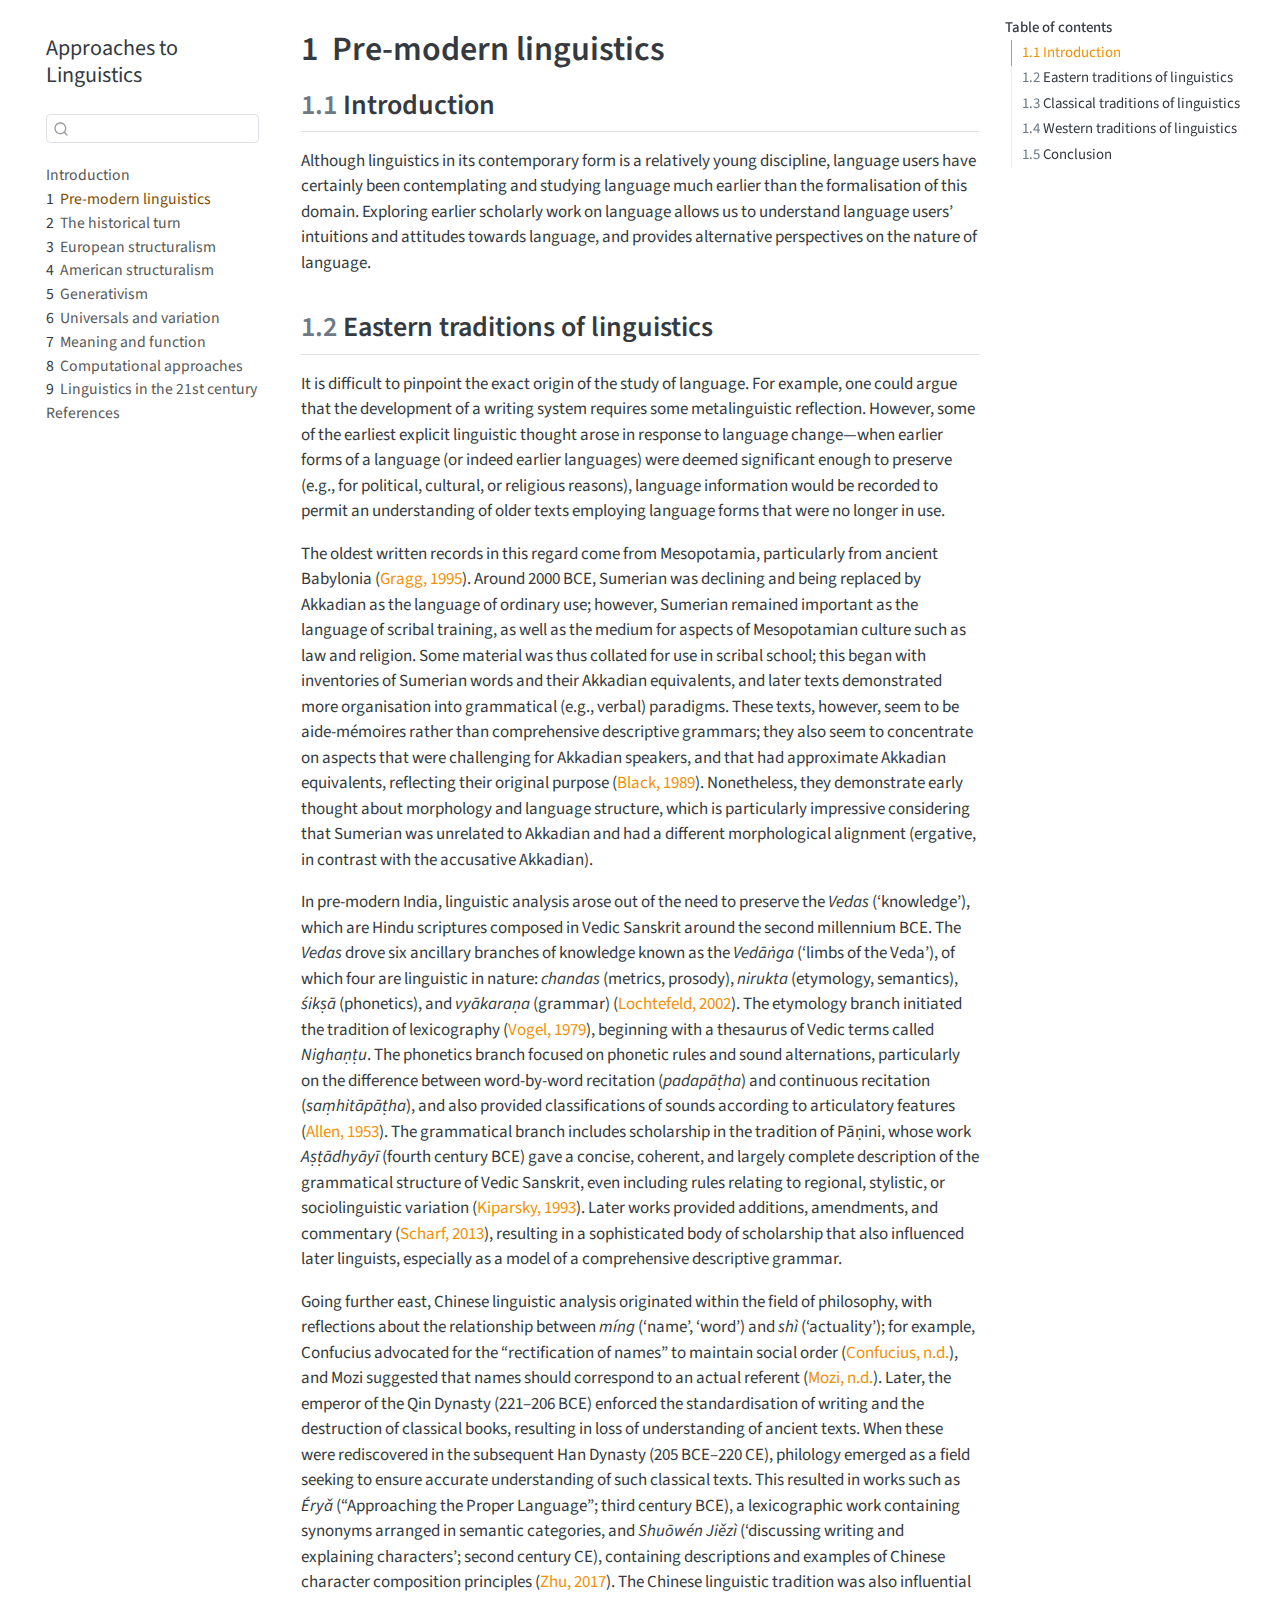
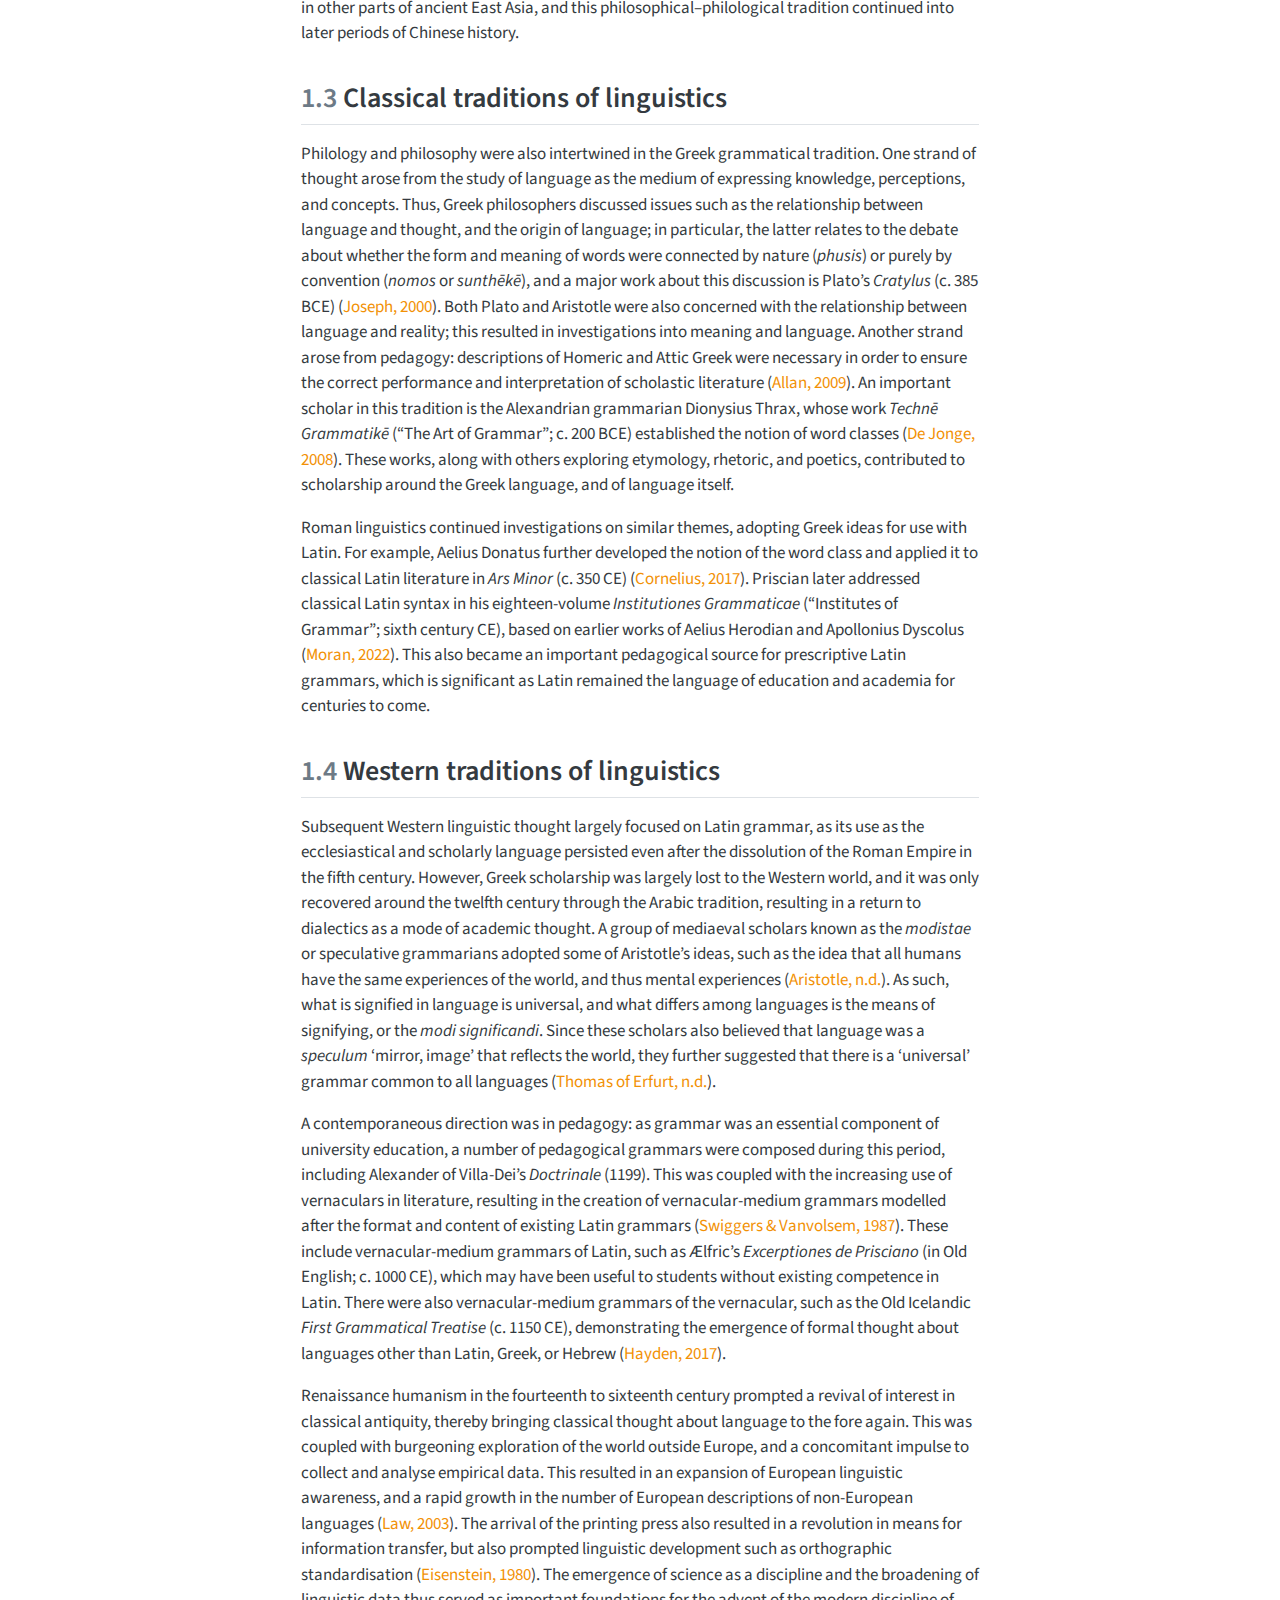
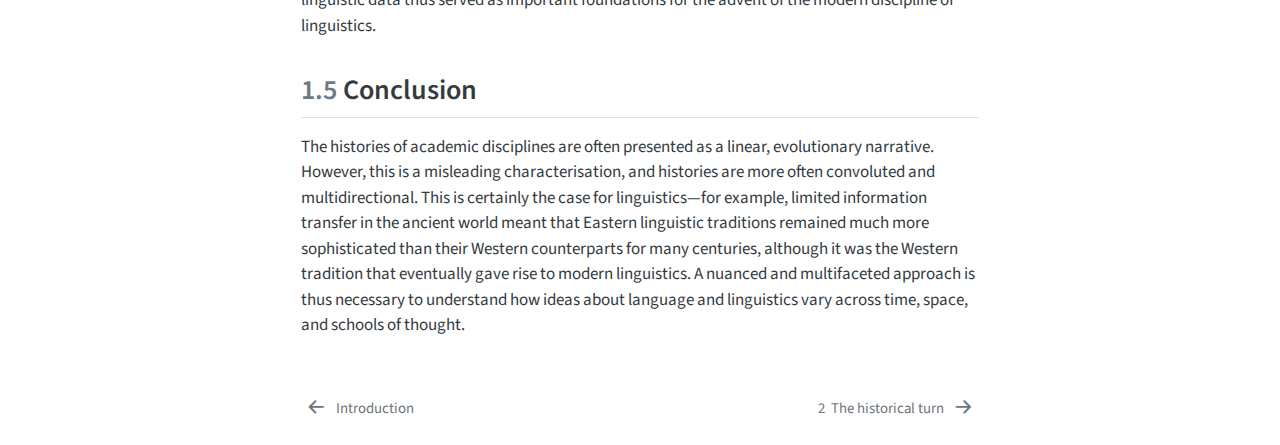
==== 01-premodern-linguistics.html @ 2ad42f95 "Built site for gh-pages" ====
<!DOCTYPE html>
<html xmlns="http://www.w3.org/1999/xhtml" lang="en" xml:lang="en"><head>

<meta charset="utf-8">
<meta name="generator" content="quarto-1.6.40">

<meta name="viewport" content="width=device-width, initial-scale=1.0, user-scalable=yes">


<title>1&nbsp; Pre-modern linguistics – Approaches to Linguistics</title>
<style>
code{white-space: pre-wrap;}
span.smallcaps{font-variant: small-caps;}
div.columns{display: flex; gap: min(4vw, 1.5em);}
div.column{flex: auto; overflow-x: auto;}
div.hanging-indent{margin-left: 1.5em; text-indent: -1.5em;}
ul.task-list{list-style: none;}
ul.task-list li input[type="checkbox"] {
  width: 0.8em;
  margin: 0 0.8em 0.2em -1em; /* quarto-specific, see https://github.com/quarto-dev/quarto-cli/issues/4556 */ 
  vertical-align: middle;
}
/* CSS for citations */
div.csl-bib-body { }
div.csl-entry {
  clear: both;
  margin-bottom: 0em;
}
.hanging-indent div.csl-entry {
  margin-left:2em;
  text-indent:-2em;
}
div.csl-left-margin {
  min-width:2em;
  float:left;
}
div.csl-right-inline {
  margin-left:2em;
  padding-left:1em;
}
div.csl-indent {
  margin-left: 2em;
}</style>


<script src="site_libs/quarto-nav/quarto-nav.js"></script>
<script src="site_libs/quarto-nav/headroom.min.js"></script>
<script src="site_libs/clipboard/clipboard.min.js"></script>
<script src="site_libs/quarto-search/autocomplete.umd.js"></script>
<script src="site_libs/quarto-search/fuse.min.js"></script>
<script src="site_libs/quarto-search/quarto-search.js"></script>
<meta name="quarto:offset" content="./">
<link href="./02-historical-turn.html" rel="next">
<link href="./index.html" rel="prev">
<script src="site_libs/quarto-html/quarto.js"></script>
<script src="site_libs/quarto-html/popper.min.js"></script>
<script src="site_libs/quarto-html/tippy.umd.min.js"></script>
<script src="site_libs/quarto-html/anchor.min.js"></script>
<link href="site_libs/quarto-html/tippy.css" rel="stylesheet">
<link href="site_libs/quarto-html/quarto-syntax-highlighting-549806ee2085284f45b00abea8c6df48.css" rel="stylesheet" id="quarto-text-highlighting-styles">
<script src="site_libs/bootstrap/bootstrap.min.js"></script>
<link href="site_libs/bootstrap/bootstrap-icons.css" rel="stylesheet">
<link href="site_libs/bootstrap/bootstrap-12ba733f3aefac2e6c33271723ac6401.min.css" rel="stylesheet" append-hash="true" id="quarto-bootstrap" data-mode="light">
<script id="quarto-search-options" type="application/json">{
  "location": "sidebar",
  "copy-button": false,
  "collapse-after": 3,
  "panel-placement": "start",
  "type": "textbox",
  "limit": 50,
  "keyboard-shortcut": [
    "f",
    "/",
    "s"
  ],
  "show-item-context": false,
  "language": {
    "search-no-results-text": "No results",
    "search-matching-documents-text": "matching documents",
    "search-copy-link-title": "Copy link to search",
    "search-hide-matches-text": "Hide additional matches",
    "search-more-match-text": "more match in this document",
    "search-more-matches-text": "more matches in this document",
    "search-clear-button-title": "Clear",
    "search-text-placeholder": "",
    "search-detached-cancel-button-title": "Cancel",
    "search-submit-button-title": "Submit",
    "search-label": "Search"
  }
}</script>


</head>

<body class="nav-sidebar floating">

<div id="quarto-search-results"></div>
  <header id="quarto-header" class="headroom fixed-top">
  <nav class="quarto-secondary-nav">
    <div class="container-fluid d-flex">
      <button type="button" class="quarto-btn-toggle btn" data-bs-toggle="collapse" role="button" data-bs-target=".quarto-sidebar-collapse-item" aria-controls="quarto-sidebar" aria-expanded="false" aria-label="Toggle sidebar navigation" onclick="if (window.quartoToggleHeadroom) { window.quartoToggleHeadroom(); }">
        <i class="bi bi-layout-text-sidebar-reverse"></i>
      </button>
        <nav class="quarto-page-breadcrumbs" aria-label="breadcrumb"><ol class="breadcrumb"><li class="breadcrumb-item"><a href="./01-premodern-linguistics.html"><span class="chapter-number">1</span>&nbsp; <span class="chapter-title">Pre-modern linguistics</span></a></li></ol></nav>
        <a class="flex-grow-1" role="navigation" data-bs-toggle="collapse" data-bs-target=".quarto-sidebar-collapse-item" aria-controls="quarto-sidebar" aria-expanded="false" aria-label="Toggle sidebar navigation" onclick="if (window.quartoToggleHeadroom) { window.quartoToggleHeadroom(); }">      
        </a>
      <button type="button" class="btn quarto-search-button" aria-label="Search" onclick="window.quartoOpenSearch();">
        <i class="bi bi-search"></i>
      </button>
    </div>
  </nav>
</header>
<!-- content -->
<div id="quarto-content" class="quarto-container page-columns page-rows-contents page-layout-article">
<!-- sidebar -->
  <nav id="quarto-sidebar" class="sidebar collapse collapse-horizontal quarto-sidebar-collapse-item sidebar-navigation floating overflow-auto">
    <div class="pt-lg-2 mt-2 text-left sidebar-header">
    <div class="sidebar-title mb-0 py-0">
      <a href="./">Approaches to Linguistics</a> 
    </div>
      </div>
        <div class="mt-2 flex-shrink-0 align-items-center">
        <div class="sidebar-search">
        <div id="quarto-search" class="" title="Search"></div>
        </div>
        </div>
    <div class="sidebar-menu-container"> 
    <ul class="list-unstyled mt-1">
        <li class="sidebar-item">
  <div class="sidebar-item-container"> 
  <a href="./index.html" class="sidebar-item-text sidebar-link">
 <span class="menu-text">Introduction</span></a>
  </div>
</li>
        <li class="sidebar-item">
  <div class="sidebar-item-container"> 
  <a href="./01-premodern-linguistics.html" class="sidebar-item-text sidebar-link active">
 <span class="menu-text"><span class="chapter-number">1</span>&nbsp; <span class="chapter-title">Pre-modern linguistics</span></span></a>
  </div>
</li>
        <li class="sidebar-item">
  <div class="sidebar-item-container"> 
  <a href="./02-historical-turn.html" class="sidebar-item-text sidebar-link">
 <span class="menu-text"><span class="chapter-number">2</span>&nbsp; <span class="chapter-title">The historical turn</span></span></a>
  </div>
</li>
        <li class="sidebar-item">
  <div class="sidebar-item-container"> 
  <a href="./03-european-structuralism.html" class="sidebar-item-text sidebar-link">
 <span class="menu-text"><span class="chapter-number">3</span>&nbsp; <span class="chapter-title">European structuralism</span></span></a>
  </div>
</li>
        <li class="sidebar-item">
  <div class="sidebar-item-container"> 
  <a href="./04-american-structuralism.html" class="sidebar-item-text sidebar-link">
 <span class="menu-text"><span class="chapter-number">4</span>&nbsp; <span class="chapter-title">American structuralism</span></span></a>
  </div>
</li>
        <li class="sidebar-item">
  <div class="sidebar-item-container"> 
  <a href="./05-generativism.html" class="sidebar-item-text sidebar-link">
 <span class="menu-text"><span class="chapter-number">5</span>&nbsp; <span class="chapter-title">Generativism</span></span></a>
  </div>
</li>
        <li class="sidebar-item">
  <div class="sidebar-item-container"> 
  <a href="./06-universals-variation.html" class="sidebar-item-text sidebar-link">
 <span class="menu-text"><span class="chapter-number">6</span>&nbsp; <span class="chapter-title">Universals and variation</span></span></a>
  </div>
</li>
        <li class="sidebar-item">
  <div class="sidebar-item-container"> 
  <a href="./07-meaning-function.html" class="sidebar-item-text sidebar-link">
 <span class="menu-text"><span class="chapter-number">7</span>&nbsp; <span class="chapter-title">Meaning and function</span></span></a>
  </div>
</li>
        <li class="sidebar-item">
  <div class="sidebar-item-container"> 
  <a href="./08-computational-approaches.html" class="sidebar-item-text sidebar-link">
 <span class="menu-text"><span class="chapter-number">8</span>&nbsp; <span class="chapter-title">Computational approaches</span></span></a>
  </div>
</li>
        <li class="sidebar-item">
  <div class="sidebar-item-container"> 
  <a href="./09-contemporary-linguistics.html" class="sidebar-item-text sidebar-link">
 <span class="menu-text"><span class="chapter-number">9</span>&nbsp; <span class="chapter-title">Linguistics in the 21st century</span></span></a>
  </div>
</li>
        <li class="sidebar-item">
  <div class="sidebar-item-container"> 
  <a href="./references.html" class="sidebar-item-text sidebar-link">
 <span class="menu-text">References</span></a>
  </div>
</li>
    </ul>
    </div>
</nav>
<div id="quarto-sidebar-glass" class="quarto-sidebar-collapse-item" data-bs-toggle="collapse" data-bs-target=".quarto-sidebar-collapse-item"></div>
<!-- margin-sidebar -->
    <div id="quarto-margin-sidebar" class="sidebar margin-sidebar">
        <nav id="TOC" role="doc-toc" class="toc-active">
    <h2 id="toc-title">Table of contents</h2>
   
  <ul>
  <li><a href="#introduction" id="toc-introduction" class="nav-link active" data-scroll-target="#introduction"><span class="header-section-number">1.1</span> Introduction</a></li>
  <li><a href="#eastern-traditions-of-linguistics" id="toc-eastern-traditions-of-linguistics" class="nav-link" data-scroll-target="#eastern-traditions-of-linguistics"><span class="header-section-number">1.2</span> Eastern traditions of linguistics</a></li>
  <li><a href="#classical-traditions-of-linguistics" id="toc-classical-traditions-of-linguistics" class="nav-link" data-scroll-target="#classical-traditions-of-linguistics"><span class="header-section-number">1.3</span> Classical traditions of linguistics</a></li>
  <li><a href="#western-traditions-of-linguistics" id="toc-western-traditions-of-linguistics" class="nav-link" data-scroll-target="#western-traditions-of-linguistics"><span class="header-section-number">1.4</span> Western traditions of linguistics</a></li>
  <li><a href="#conclusion" id="toc-conclusion" class="nav-link" data-scroll-target="#conclusion"><span class="header-section-number">1.5</span> Conclusion</a></li>
  </ul>
</nav>
    </div>
<!-- main -->
<main class="content" id="quarto-document-content">

<header id="title-block-header" class="quarto-title-block default">
<div class="quarto-title">
<h1 class="title"><span class="chapter-number">1</span>&nbsp; <span class="chapter-title">Pre-modern linguistics</span></h1>
</div>



<div class="quarto-title-meta">

    
  
    
  </div>
  


</header>


<section id="introduction" class="level2" data-number="1.1">
<h2 data-number="1.1" class="anchored" data-anchor-id="introduction"><span class="header-section-number">1.1</span> Introduction</h2>
<p>Although linguistics in its contemporary form is a relatively young discipline, language users have certainly been contemplating and studying language much earlier than the formalisation of this domain. Exploring earlier scholarly work on language allows us to understand language users’ intuitions and attitudes towards language, and provides alternative perspectives on the nature of language.</p>
</section>
<section id="eastern-traditions-of-linguistics" class="level2" data-number="1.2">
<h2 data-number="1.2" class="anchored" data-anchor-id="eastern-traditions-of-linguistics"><span class="header-section-number">1.2</span> Eastern traditions of linguistics</h2>
<p>It is difficult to pinpoint the exact origin of the study of language. For example, one could argue that the development of a writing system requires some metalinguistic reflection. However, some of the earliest explicit linguistic thought arose in response to language change—when earlier forms of a language (or indeed earlier languages) were deemed significant enough to preserve (e.g., for political, cultural, or religious reasons), language information would be recorded to permit an understanding of older texts employing language forms that were no longer in use.</p>
<p>The oldest written records in this regard come from Mesopotamia, particularly from ancient Babylonia <span class="citation" data-cites="graggBabylonianGrammaticalTexts1995">(<a href="references.html#ref-graggBabylonianGrammaticalTexts1995" role="doc-biblioref">Gragg, 1995</a>)</span>. Around 2000 BCE, Sumerian was declining and being replaced by Akkadian as the language of ordinary use; however, Sumerian remained important as the language of scribal training, as well as the medium for aspects of Mesopotamian culture such as law and religion. Some material was thus collated for use in scribal school; this began with inventories of Sumerian words and their Akkadian equivalents, and later texts demonstrated more organisation into grammatical (e.g., verbal) paradigms. These texts, however, seem to be aide-mémoires rather than comprehensive descriptive grammars; they also seem to concentrate on aspects that were challenging for Akkadian speakers, and that had approximate Akkadian equivalents, reflecting their original purpose <span class="citation" data-cites="blackBabylonianGrammaticalTradition1989">(<a href="references.html#ref-blackBabylonianGrammaticalTradition1989" role="doc-biblioref">Black, 1989</a>)</span>. Nonetheless, they demonstrate early thought about morphology and language structure, which is particularly impressive considering that Sumerian was unrelated to Akkadian and had a different morphological alignment (ergative, in contrast with the accusative Akkadian).</p>
<p>In pre-modern India, linguistic analysis arose out of the need to preserve the <em>Vedas</em> (‘knowledge’), which are Hindu scriptures composed in Vedic Sanskrit around the second millennium BCE. The <em>Vedas</em> drove six ancillary branches of knowledge known as the <em>Vedāṅga</em> (‘limbs of the Veda’), of which four are linguistic in nature: <em>chandas</em> (metrics, prosody), <em>nirukta</em> (etymology, semantics), <em>śikṣā</em> (phonetics), and <em>vyākaraṇa</em> (grammar) <span class="citation" data-cites="lochtefeldVedanga2002">(<a href="references.html#ref-lochtefeldVedanga2002" role="doc-biblioref">Lochtefeld, 2002</a>)</span>. The etymology branch initiated the tradition of lexicography <span class="citation" data-cites="vogelIndianLexicography1979">(<a href="references.html#ref-vogelIndianLexicography1979" role="doc-biblioref">Vogel, 1979</a>)</span>, beginning with a thesaurus of Vedic terms called <em>Nighaṇṭu</em>. The phonetics branch focused on phonetic rules and sound alternations, particularly on the difference between word-by-word recitation (<em>padapāṭha</em>) and continuous recitation (<em>saṃhitāpāṭha</em>), and also provided classifications of sounds according to articulatory features <span class="citation" data-cites="allenPhoneticsAncientIndia1953">(<a href="references.html#ref-allenPhoneticsAncientIndia1953" role="doc-biblioref">Allen, 1953</a>)</span>. The grammatical branch includes scholarship in the tradition of Pāṇini, whose work <em>Aṣṭādhyāyī</em> (fourth century BCE) gave a concise, coherent, and largely complete description of the grammatical structure of Vedic Sanskrit, even including rules relating to regional, stylistic, or sociolinguistic variation <span class="citation" data-cites="kiparskyPaninianLinguistics1993">(<a href="references.html#ref-kiparskyPaninianLinguistics1993" role="doc-biblioref">Kiparsky, 1993</a>)</span>. Later works provided additions, amendments, and commentary <span class="citation" data-cites="scharfLinguisticsIndia2013">(<a href="references.html#ref-scharfLinguisticsIndia2013" role="doc-biblioref">Scharf, 2013</a>)</span>, resulting in a sophisticated body of scholarship that also influenced later linguists, especially as a model of a comprehensive descriptive grammar.</p>
<p>Going further east, Chinese linguistic analysis originated within the field of philosophy, with reflections about the relationship between <em>míng</em> (‘name’, ‘word’) and <em>shì</em> (‘actuality’); for example, Confucius advocated for the “rectification of names” to maintain social order <span class="citation" data-cites="confuciusAnalects">(<a href="references.html#ref-confuciusAnalects" role="doc-biblioref">Confucius, n.d.</a>)</span>, and Mozi suggested that names should correspond to an actual referent <span class="citation" data-cites="moziMoJing">(<a href="references.html#ref-moziMoJing" role="doc-biblioref">Mozi, n.d.</a>)</span>. Later, the emperor of the Qin Dynasty (221–206 BCE) enforced the standardisation of writing and the destruction of classical books, resulting in loss of understanding of ancient texts. When these were rediscovered in the subsequent Han Dynasty (205 BCE–220 CE), philology emerged as a field seeking to ensure accurate understanding of such classical texts. This resulted in works such as <em>Éryǎ</em> (“Approaching the Proper Language”; third century BCE), a lexicographic work containing synonyms arranged in semantic categories, and <em>Shuōwén Jiězì</em> (‘discussing writing and explaining characters’; second century CE), containing descriptions and examples of Chinese character composition principles <span class="citation" data-cites="zhuLanguageLinguisticsPremodern2017">(<a href="references.html#ref-zhuLanguageLinguisticsPremodern2017" role="doc-biblioref">Zhu, 2017</a>)</span>. The Chinese linguistic tradition was also influential in other parts of ancient East Asia, and this philosophical–philological tradition continued into later periods of Chinese history.</p>
</section>
<section id="classical-traditions-of-linguistics" class="level2" data-number="1.3">
<h2 data-number="1.3" class="anchored" data-anchor-id="classical-traditions-of-linguistics"><span class="header-section-number">1.3</span> Classical traditions of linguistics</h2>
<p>Philology and philosophy were also intertwined in the Greek grammatical tradition. One strand of thought arose from the study of language as the medium of expressing knowledge, perceptions, and concepts. Thus, Greek philosophers discussed issues such as the relationship between language and thought, and the origin of language; in particular, the latter relates to the debate about whether the form and meaning of words were connected by nature (<em>phusis</em>) or purely by convention (<em>nomos</em> or <em>sunthēkē</em>), and a major work about this discussion is Plato’s <em>Cratylus</em> (c.&nbsp;385 BCE) <span class="citation" data-cites="josephLimitingArbitraryLinguistic2000">(<a href="references.html#ref-josephLimitingArbitraryLinguistic2000" role="doc-biblioref">Joseph, 2000</a>)</span>. Both Plato and Aristotle were also concerned with the relationship between language and reality; this resulted in investigations into meaning and language. Another strand arose from pedagogy: descriptions of Homeric and Attic Greek were necessary in order to ensure the correct performance and interpretation of scholastic literature <span class="citation" data-cites="allanWesternClassicalTradition2009">(<a href="references.html#ref-allanWesternClassicalTradition2009" role="doc-biblioref">Allan, 2009</a>)</span>. An important scholar in this tradition is the Alexandrian grammarian Dionysius Thrax, whose work <em>Technē Grammatikē</em> (“The Art of Grammar”; c.&nbsp;200 BCE) established the notion of word classes <span class="citation" data-cites="dejongeGrammarRhetoricDionysius2008">(<a href="references.html#ref-dejongeGrammarRhetoricDionysius2008" role="doc-biblioref">De Jonge, 2008</a>)</span>. These works, along with others exploring etymology, rhetoric, and poetics, contributed to scholarship around the Greek language, and of language itself.</p>
<p>Roman linguistics continued investigations on similar themes, adopting Greek ideas for use with Latin. For example, Aelius Donatus further developed the notion of the word class and applied it to classical Latin literature in <em>Ars Minor</em> (c.&nbsp;350 CE) <span class="citation" data-cites="corneliusGrammarsRhetorics2017">(<a href="references.html#ref-corneliusGrammarsRhetorics2017" role="doc-biblioref">Cornelius, 2017</a>)</span>. Priscian later addressed classical Latin syntax in his eighteen-volume <em>Institutiones Grammaticae</em> (“Institutes of Grammar”; sixth century CE), based on earlier works of Aelius Herodian and Apollonius Dyscolus <span class="citation" data-cites="moranLatinGrammarCrossing2022">(<a href="references.html#ref-moranLatinGrammarCrossing2022" role="doc-biblioref">Moran, 2022</a>)</span>. This also became an important pedagogical source for prescriptive Latin grammars, which is significant as Latin remained the language of education and academia for centuries to come.</p>
</section>
<section id="western-traditions-of-linguistics" class="level2" data-number="1.4">
<h2 data-number="1.4" class="anchored" data-anchor-id="western-traditions-of-linguistics"><span class="header-section-number">1.4</span> Western traditions of linguistics</h2>
<p>Subsequent Western linguistic thought largely focused on Latin grammar, as its use as the ecclesiastical and scholarly language persisted even after the dissolution of the Roman Empire in the fifth century. However, Greek scholarship was largely lost to the Western world, and it was only recovered around the twelfth century through the Arabic tradition, resulting in a return to dialectics as a mode of academic thought. A group of mediaeval scholars known as the <em>modistae</em> or speculative grammarians adopted some of Aristotle’s ideas, such as the idea that all humans have the same experiences of the world, and thus mental experiences <span class="citation" data-cites="aristotleInterpretatione">(<a href="references.html#ref-aristotleInterpretatione" role="doc-biblioref">Aristotle, n.d.</a>)</span>. As such, what is signified in language is universal, and what differs among languages is the means of signifying, or the <em>modi significandi</em>. Since these scholars also believed that language was a <em>speculum</em> ‘mirror, image’ that reflects the world, they further suggested that there is a ‘universal’ grammar common to all languages <span class="citation" data-cites="thomasoferfurtModisSignificandiSeu">(<a href="references.html#ref-thomasoferfurtModisSignificandiSeu" role="doc-biblioref">Thomas of Erfurt, n.d.</a>)</span>.</p>
<p>A contemporaneous direction was in pedagogy: as grammar was an essential component of university education, a number of pedagogical grammars were composed during this period, including Alexander of Villa-Dei’s <em>Doctrinale</em> (1199). This was coupled with the increasing use of vernaculars in literature, resulting in the creation of vernacular-medium grammars modelled after the format and content of existing Latin grammars <span class="citation" data-cites="swiggersPremieresGrammairesVernaculaires1987">(<a href="references.html#ref-swiggersPremieresGrammairesVernaculaires1987" role="doc-biblioref">Swiggers &amp; Vanvolsem, 1987</a>)</span>. These include vernacular-medium grammars of Latin, such as Ælfric’s <em>Excerptiones de Prisciano</em> (in Old English; c.&nbsp;1000 CE), which may have been useful to students without existing competence in Latin. There were also vernacular-medium grammars of the vernacular, such as the Old Icelandic <em>First Grammatical Treatise</em> (c.&nbsp;1150 CE), demonstrating the emergence of formal thought about languages other than Latin, Greek, or Hebrew <span class="citation" data-cites="haydenLanguageLinguisticsMedieval2017">(<a href="references.html#ref-haydenLanguageLinguisticsMedieval2017" role="doc-biblioref">Hayden, 2017</a>)</span>.</p>
<p>Renaissance humanism in the fourteenth to sixteenth century prompted a revival of interest in classical antiquity, thereby bringing classical thought about language to the fore again. This was coupled with burgeoning exploration of the world outside Europe, and a concomitant impulse to collect and analyse empirical data. This resulted in an expansion of European linguistic awareness, and a rapid growth in the number of European descriptions of non-European languages <span class="citation" data-cites="lawRenaissanceDiscoveryOuter2003">(<a href="references.html#ref-lawRenaissanceDiscoveryOuter2003" role="doc-biblioref">Law, 2003</a>)</span>. The arrival of the printing press also resulted in a revolution in means for information transfer, but also prompted linguistic development such as orthographic standardisation <span class="citation" data-cites="eisensteinPrintingPressAgent1980">(<a href="references.html#ref-eisensteinPrintingPressAgent1980" role="doc-biblioref">Eisenstein, 1980</a>)</span>. The emergence of science as a discipline and the broadening of linguistic data thus served as important foundations for the advent of the modern discipline of linguistics.</p>
</section>
<section id="conclusion" class="level2" data-number="1.5">
<h2 data-number="1.5" class="anchored" data-anchor-id="conclusion"><span class="header-section-number">1.5</span> Conclusion</h2>
<p>The histories of academic disciplines are often presented as a linear, evolutionary narrative. However, this is a misleading characterisation, and histories are more often convoluted and multidirectional. This is certainly the case for linguistics—for example, limited information transfer in the ancient world meant that Eastern linguistic traditions remained much more sophisticated than their Western counterparts for many centuries, although it was the Western tradition that eventually gave rise to modern linguistics. A nuanced and multifaceted approach is thus necessary to understand how ideas about language and linguistics vary across time, space, and schools of thought.</p>


<div id="refs" class="references csl-bib-body hanging-indent" data-entry-spacing="0" data-line-spacing="2" role="list" style="display: none">
<div id="ref-allanWesternClassicalTradition2009" class="csl-entry" role="listitem">
Allan, K. (2009). <em>The western classical tradition in linguistics</em> (2nd ed.). Equinox.
</div>
<div id="ref-allenPhoneticsAncientIndia1953" class="csl-entry" role="listitem">
Allen, W. S. (1953). <em>Phonetics in ancient india</em>. Oxford University Press.
</div>
<div id="ref-aristotleInterpretatione" class="csl-entry" role="listitem">
Aristotle. (n.d.). <em>De interpretatione</em>.
</div>
<div id="ref-blackBabylonianGrammaticalTradition1989" class="csl-entry" role="listitem">
Black, J. A. (1989). The <span>Babylonian</span> grammatical tradition: <span>The</span> first grammars of <span>Sumerian</span>. <em>Transactions of the Philological Society</em>, <em>87</em>(1), 75–99.
</div>
<div id="ref-confuciusAnalects" class="csl-entry" role="listitem">
Confucius. (n.d.). <em>The analects</em>.
</div>
<div id="ref-corneliusGrammarsRhetorics2017" class="csl-entry" role="listitem">
Cornelius, I. (2017). Grammars and <span>Rhetorics</span>. In <em>The <span>Encyclopedia</span> of <span>Medieval Literature</span> in <span>Britain</span></em> (pp. 1–13). John Wiley &amp; Sons, Ltd. <a href="https://doi.org/10.1002/9781118396957.wbemlb492">https://doi.org/10.1002/9781118396957.wbemlb492</a>
</div>
<div id="ref-dejongeGrammarRhetoricDionysius2008" class="csl-entry" role="listitem">
De Jonge, C. C. (2008). <em>Between grammar and rhetoric: <span>Dionysius</span> of halicarnassus on language, linguistics, and literature</em>. Brill.
</div>
<div id="ref-eisensteinPrintingPressAgent1980" class="csl-entry" role="listitem">
Eisenstein, E. L. (1980). <em>The printing press as an agent of change</em>. Cambridge University Press.
</div>
<div id="ref-graggBabylonianGrammaticalTexts1995" class="csl-entry" role="listitem">
Gragg, G. B. (1995). Babylonian grammatical texts. In E. F. K. Koerner &amp; R. E. Asher (Eds.), <em>Concise history of the language sciences: <span>From</span> the sumerians to the cognitivists</em> (pp. 19–21). Pergamon.
</div>
<div id="ref-haydenLanguageLinguisticsMedieval2017" class="csl-entry" role="listitem">
Hayden, D. (2017). Language and linguistics in medieval europe. In <em>Oxford reference encyclopedia, linguistics</em>. Oxford University Press.
</div>
<div id="ref-josephLimitingArbitraryLinguistic2000" class="csl-entry" role="listitem">
Joseph, J. E. (2000). <em>Limiting the arbitrary: <span>Linguistic</span> naturalism and its opposites in plato’s cratylus and modern theories of language</em>. John Benjamins.
</div>
<div id="ref-kiparskyPaninianLinguistics1993" class="csl-entry" role="listitem">
Kiparsky, P. (1993). Pāṇinian linguistics. In R. Asher (Ed.), <em>The encyclopedia of language and linguistics</em> (pp. 2918–2923). Elsevier.
</div>
<div id="ref-lawRenaissanceDiscoveryOuter2003" class="csl-entry" role="listitem">
Law, V. (2003). The <span>Renaissance</span>: <span>Discovery</span> of the outer world. In <em>The history of linguistics in <span>Europe</span>: <span>From Plato</span> to 1600</em>. Cambridge University Press.
</div>
<div id="ref-lochtefeldVedanga2002" class="csl-entry" role="listitem">
Lochtefeld, J. G. (2002). Vedanga. In <em>The illustrated encyclopedia of hinduism, vol. 1: A-m</em> (pp. 744–745). Rosen Publishing.
</div>
<div id="ref-moranLatinGrammarCrossing2022" class="csl-entry" role="listitem">
Moran, P. (2022). Latin <span>Grammar Crossing Multilingual Zones</span>: <span>St Gall</span>, <span>Stiftsbibliothek</span>, 904. In M. Clarke &amp; M. N. Mhaonaigh (Eds.), <em>Medieval <span>Multilingual Manuscripts</span>: <span>Case Studies</span> from <span>Ireland</span> to <span>Japan</span></em> (pp. 35–54). De Gruyter. <a href="https://doi.org/10.1515/9783110776492-003">https://doi.org/10.1515/9783110776492-003</a>
</div>
<div id="ref-moziMoJing" class="csl-entry" role="listitem">
Mozi. (n.d.). <em>Mo jing</em>.
</div>
<div id="ref-scharfLinguisticsIndia2013" class="csl-entry" role="listitem">
Scharf, P. M. (2013). Linguistics in india. In K. Allan (Ed.), <em>The oxford handbook of the history of linguistics</em> (pp. 228–257). Oxford University Press.
</div>
<div id="ref-swiggersPremieresGrammairesVernaculaires1987" class="csl-entry" role="listitem">
Swiggers, P., &amp; Vanvolsem, S. (1987). Les premières grammaires vernaculaires de l’italien, de l’espagnol et du portugais. <em>Histoire Épistémologie Langage</em>, <em>9</em>(1), 157–181.
</div>
<div id="ref-thomasoferfurtModisSignificandiSeu" class="csl-entry" role="listitem">
Thomas of Erfurt. (n.d.). <em>De modis significandi seu grammatica speculative</em>.
</div>
<div id="ref-vogelIndianLexicography1979" class="csl-entry" role="listitem">
Vogel, C. (1979). Indian lexicography. In <em>A history of indian literature</em> (Vol. 5, pp. 304–401). Otto Harrassowitz.
</div>
<div id="ref-zhuLanguageLinguisticsPremodern2017" class="csl-entry" role="listitem">
Zhu, L. (2017). Language and linguistics in pre-modern china and east asia. In <em>Oxford research encyclopedia, linguistics</em>. Oxford University Press.
</div>
</div>
</section>

</main> <!-- /main -->
<script id="quarto-html-after-body" type="application/javascript">
window.document.addEventListener("DOMContentLoaded", function (event) {
  const toggleBodyColorMode = (bsSheetEl) => {
    const mode = bsSheetEl.getAttribute("data-mode");
    const bodyEl = window.document.querySelector("body");
    if (mode === "dark") {
      bodyEl.classList.add("quarto-dark");
      bodyEl.classList.remove("quarto-light");
    } else {
      bodyEl.classList.add("quarto-light");
      bodyEl.classList.remove("quarto-dark");
    }
  }
  const toggleBodyColorPrimary = () => {
    const bsSheetEl = window.document.querySelector("link#quarto-bootstrap");
    if (bsSheetEl) {
      toggleBodyColorMode(bsSheetEl);
    }
  }
  toggleBodyColorPrimary();  
  const icon = "";
  const anchorJS = new window.AnchorJS();
  anchorJS.options = {
    placement: 'right',
    icon: icon
  };
  anchorJS.add('.anchored');
  const isCodeAnnotation = (el) => {
    for (const clz of el.classList) {
      if (clz.startsWith('code-annotation-')) {                     
        return true;
      }
    }
    return false;
  }
  const onCopySuccess = function(e) {
    // button target
    const button = e.trigger;
    // don't keep focus
    button.blur();
    // flash "checked"
    button.classList.add('code-copy-button-checked');
    var currentTitle = button.getAttribute("title");
    button.setAttribute("title", "Copied!");
    let tooltip;
    if (window.bootstrap) {
      button.setAttribute("data-bs-toggle", "tooltip");
      button.setAttribute("data-bs-placement", "left");
      button.setAttribute("data-bs-title", "Copied!");
      tooltip = new bootstrap.Tooltip(button, 
        { trigger: "manual", 
          customClass: "code-copy-button-tooltip",
          offset: [0, -8]});
      tooltip.show();    
    }
    setTimeout(function() {
      if (tooltip) {
        tooltip.hide();
        button.removeAttribute("data-bs-title");
        button.removeAttribute("data-bs-toggle");
        button.removeAttribute("data-bs-placement");
      }
      button.setAttribute("title", currentTitle);
      button.classList.remove('code-copy-button-checked');
    }, 1000);
    // clear code selection
    e.clearSelection();
  }
  const getTextToCopy = function(trigger) {
      const codeEl = trigger.previousElementSibling.cloneNode(true);
      for (const childEl of codeEl.children) {
        if (isCodeAnnotation(childEl)) {
          childEl.remove();
        }
      }
      return codeEl.innerText;
  }
  const clipboard = new window.ClipboardJS('.code-copy-button:not([data-in-quarto-modal])', {
    text: getTextToCopy
  });
  clipboard.on('success', onCopySuccess);
  if (window.document.getElementById('quarto-embedded-source-code-modal')) {
    const clipboardModal = new window.ClipboardJS('.code-copy-button[data-in-quarto-modal]', {
      text: getTextToCopy,
      container: window.document.getElementById('quarto-embedded-source-code-modal')
    });
    clipboardModal.on('success', onCopySuccess);
  }
    var localhostRegex = new RegExp(/^(?:http|https):\/\/localhost\:?[0-9]*\//);
    var mailtoRegex = new RegExp(/^mailto:/);
      var filterRegex = new RegExp('/' + window.location.host + '/');
    var isInternal = (href) => {
        return filterRegex.test(href) || localhostRegex.test(href) || mailtoRegex.test(href);
    }
    // Inspect non-navigation links and adorn them if external
 	var links = window.document.querySelectorAll('a[href]:not(.nav-link):not(.navbar-brand):not(.toc-action):not(.sidebar-link):not(.sidebar-item-toggle):not(.pagination-link):not(.no-external):not([aria-hidden]):not(.dropdown-item):not(.quarto-navigation-tool):not(.about-link)');
    for (var i=0; i<links.length; i++) {
      const link = links[i];
      if (!isInternal(link.href)) {
        // undo the damage that might have been done by quarto-nav.js in the case of
        // links that we want to consider external
        if (link.dataset.originalHref !== undefined) {
          link.href = link.dataset.originalHref;
        }
      }
    }
  function tippyHover(el, contentFn, onTriggerFn, onUntriggerFn) {
    const config = {
      allowHTML: true,
      maxWidth: 500,
      delay: 100,
      arrow: false,
      appendTo: function(el) {
          return el.parentElement;
      },
      interactive: true,
      interactiveBorder: 10,
      theme: 'quarto',
      placement: 'bottom-start',
    };
    if (contentFn) {
      config.content = contentFn;
    }
    if (onTriggerFn) {
      config.onTrigger = onTriggerFn;
    }
    if (onUntriggerFn) {
      config.onUntrigger = onUntriggerFn;
    }
    window.tippy(el, config); 
  }
  const noterefs = window.document.querySelectorAll('a[role="doc-noteref"]');
  for (var i=0; i<noterefs.length; i++) {
    const ref = noterefs[i];
    tippyHover(ref, function() {
      // use id or data attribute instead here
      let href = ref.getAttribute('data-footnote-href') || ref.getAttribute('href');
      try { href = new URL(href).hash; } catch {}
      const id = href.replace(/^#\/?/, "");
      const note = window.document.getElementById(id);
      if (note) {
        return note.innerHTML;
      } else {
        return "";
      }
    });
  }
  const xrefs = window.document.querySelectorAll('a.quarto-xref');
  const processXRef = (id, note) => {
    // Strip column container classes
    const stripColumnClz = (el) => {
      el.classList.remove("page-full", "page-columns");
      if (el.children) {
        for (const child of el.children) {
          stripColumnClz(child);
        }
      }
    }
    stripColumnClz(note)
    if (id === null || id.startsWith('sec-')) {
      // Special case sections, only their first couple elements
      const container = document.createElement("div");
      if (note.children && note.children.length > 2) {
        container.appendChild(note.children[0].cloneNode(true));
        for (let i = 1; i < note.children.length; i++) {
          const child = note.children[i];
          if (child.tagName === "P" && child.innerText === "") {
            continue;
          } else {
            container.appendChild(child.cloneNode(true));
            break;
          }
        }
        if (window.Quarto?.typesetMath) {
          window.Quarto.typesetMath(container);
        }
        return container.innerHTML
      } else {
        if (window.Quarto?.typesetMath) {
          window.Quarto.typesetMath(note);
        }
        return note.innerHTML;
      }
    } else {
      // Remove any anchor links if they are present
      const anchorLink = note.querySelector('a.anchorjs-link');
      if (anchorLink) {
        anchorLink.remove();
      }
      if (window.Quarto?.typesetMath) {
        window.Quarto.typesetMath(note);
      }
      if (note.classList.contains("callout")) {
        return note.outerHTML;
      } else {
        return note.innerHTML;
      }
    }
  }
  for (var i=0; i<xrefs.length; i++) {
    const xref = xrefs[i];
    tippyHover(xref, undefined, function(instance) {
      instance.disable();
      let url = xref.getAttribute('href');
      let hash = undefined; 
      if (url.startsWith('#')) {
        hash = url;
      } else {
        try { hash = new URL(url).hash; } catch {}
      }
      if (hash) {
        const id = hash.replace(/^#\/?/, "");
        const note = window.document.getElementById(id);
        if (note !== null) {
          try {
            const html = processXRef(id, note.cloneNode(true));
            instance.setContent(html);
          } finally {
            instance.enable();
            instance.show();
          }
        } else {
          // See if we can fetch this
          fetch(url.split('#')[0])
          .then(res => res.text())
          .then(html => {
            const parser = new DOMParser();
            const htmlDoc = parser.parseFromString(html, "text/html");
            const note = htmlDoc.getElementById(id);
            if (note !== null) {
              const html = processXRef(id, note);
              instance.setContent(html);
            } 
          }).finally(() => {
            instance.enable();
            instance.show();
          });
        }
      } else {
        // See if we can fetch a full url (with no hash to target)
        // This is a special case and we should probably do some content thinning / targeting
        fetch(url)
        .then(res => res.text())
        .then(html => {
          const parser = new DOMParser();
          const htmlDoc = parser.parseFromString(html, "text/html");
          const note = htmlDoc.querySelector('main.content');
          if (note !== null) {
            // This should only happen for chapter cross references
            // (since there is no id in the URL)
            // remove the first header
            if (note.children.length > 0 && note.children[0].tagName === "HEADER") {
              note.children[0].remove();
            }
            const html = processXRef(null, note);
            instance.setContent(html);
          } 
        }).finally(() => {
          instance.enable();
          instance.show();
        });
      }
    }, function(instance) {
    });
  }
      let selectedAnnoteEl;
      const selectorForAnnotation = ( cell, annotation) => {
        let cellAttr = 'data-code-cell="' + cell + '"';
        let lineAttr = 'data-code-annotation="' +  annotation + '"';
        const selector = 'span[' + cellAttr + '][' + lineAttr + ']';
        return selector;
      }
      const selectCodeLines = (annoteEl) => {
        const doc = window.document;
        const targetCell = annoteEl.getAttribute("data-target-cell");
        const targetAnnotation = annoteEl.getAttribute("data-target-annotation");
        const annoteSpan = window.document.querySelector(selectorForAnnotation(targetCell, targetAnnotation));
        const lines = annoteSpan.getAttribute("data-code-lines").split(",");
        const lineIds = lines.map((line) => {
          return targetCell + "-" + line;
        })
        let top = null;
        let height = null;
        let parent = null;
        if (lineIds.length > 0) {
            //compute the position of the single el (top and bottom and make a div)
            const el = window.document.getElementById(lineIds[0]);
            top = el.offsetTop;
            height = el.offsetHeight;
            parent = el.parentElement.parentElement;
          if (lineIds.length > 1) {
            const lastEl = window.document.getElementById(lineIds[lineIds.length - 1]);
            const bottom = lastEl.offsetTop + lastEl.offsetHeight;
            height = bottom - top;
          }
          if (top !== null && height !== null && parent !== null) {
            // cook up a div (if necessary) and position it 
            let div = window.document.getElementById("code-annotation-line-highlight");
            if (div === null) {
              div = window.document.createElement("div");
              div.setAttribute("id", "code-annotation-line-highlight");
              div.style.position = 'absolute';
              parent.appendChild(div);
            }
            div.style.top = top - 2 + "px";
            div.style.height = height + 4 + "px";
            div.style.left = 0;
            let gutterDiv = window.document.getElementById("code-annotation-line-highlight-gutter");
            if (gutterDiv === null) {
              gutterDiv = window.document.createElement("div");
              gutterDiv.setAttribute("id", "code-annotation-line-highlight-gutter");
              gutterDiv.style.position = 'absolute';
              const codeCell = window.document.getElementById(targetCell);
              const gutter = codeCell.querySelector('.code-annotation-gutter');
              gutter.appendChild(gutterDiv);
            }
            gutterDiv.style.top = top - 2 + "px";
            gutterDiv.style.height = height + 4 + "px";
          }
          selectedAnnoteEl = annoteEl;
        }
      };
      const unselectCodeLines = () => {
        const elementsIds = ["code-annotation-line-highlight", "code-annotation-line-highlight-gutter"];
        elementsIds.forEach((elId) => {
          const div = window.document.getElementById(elId);
          if (div) {
            div.remove();
          }
        });
        selectedAnnoteEl = undefined;
      };
        // Handle positioning of the toggle
    window.addEventListener(
      "resize",
      throttle(() => {
        elRect = undefined;
        if (selectedAnnoteEl) {
          selectCodeLines(selectedAnnoteEl);
        }
      }, 10)
    );
    function throttle(fn, ms) {
    let throttle = false;
    let timer;
      return (...args) => {
        if(!throttle) { // first call gets through
            fn.apply(this, args);
            throttle = true;
        } else { // all the others get throttled
            if(timer) clearTimeout(timer); // cancel #2
            timer = setTimeout(() => {
              fn.apply(this, args);
              timer = throttle = false;
            }, ms);
        }
      };
    }
      // Attach click handler to the DT
      const annoteDls = window.document.querySelectorAll('dt[data-target-cell]');
      for (const annoteDlNode of annoteDls) {
        annoteDlNode.addEventListener('click', (event) => {
          const clickedEl = event.target;
          if (clickedEl !== selectedAnnoteEl) {
            unselectCodeLines();
            const activeEl = window.document.querySelector('dt[data-target-cell].code-annotation-active');
            if (activeEl) {
              activeEl.classList.remove('code-annotation-active');
            }
            selectCodeLines(clickedEl);
            clickedEl.classList.add('code-annotation-active');
          } else {
            // Unselect the line
            unselectCodeLines();
            clickedEl.classList.remove('code-annotation-active');
          }
        });
      }
  const findCites = (el) => {
    const parentEl = el.parentElement;
    if (parentEl) {
      const cites = parentEl.dataset.cites;
      if (cites) {
        return {
          el,
          cites: cites.split(' ')
        };
      } else {
        return findCites(el.parentElement)
      }
    } else {
      return undefined;
    }
  };
  var bibliorefs = window.document.querySelectorAll('a[role="doc-biblioref"]');
  for (var i=0; i<bibliorefs.length; i++) {
    const ref = bibliorefs[i];
    const citeInfo = findCites(ref);
    if (citeInfo) {
      tippyHover(citeInfo.el, function() {
        var popup = window.document.createElement('div');
        citeInfo.cites.forEach(function(cite) {
          var citeDiv = window.document.createElement('div');
          citeDiv.classList.add('hanging-indent');
          citeDiv.classList.add('csl-entry');
          var biblioDiv = window.document.getElementById('ref-' + cite);
          if (biblioDiv) {
            citeDiv.innerHTML = biblioDiv.innerHTML;
          }
          popup.appendChild(citeDiv);
        });
        return popup.innerHTML;
      });
    }
  }
});
</script>
<nav class="page-navigation">
  <div class="nav-page nav-page-previous">
      <a href="./index.html" class="pagination-link" aria-label="Introduction">
        <i class="bi bi-arrow-left-short"></i> <span class="nav-page-text">Introduction</span>
      </a>          
  </div>
  <div class="nav-page nav-page-next">
      <a href="./02-historical-turn.html" class="pagination-link" aria-label="The historical turn">
        <span class="nav-page-text"><span class="chapter-number">2</span>&nbsp; <span class="chapter-title">The historical turn</span></span> <i class="bi bi-arrow-right-short"></i>
      </a>
  </div>
</nav>
</div> <!-- /content -->




</body></html>
---- site_libs/quarto-html/tippy.css ----
.tippy-box[data-animation=fade][data-state=hidden]{opacity:0}[data-tippy-root]{max-width:calc(100vw - 10px)}.tippy-box{position:relative;background-color:#333;color:#fff;border-radius:4px;font-size:14px;line-height:1.4;white-space:normal;outline:0;transition-property:transform,visibility,opacity}.tippy-box[data-placement^=top]>.tippy-arrow{bottom:0}.tippy-box[data-placement^=top]>.tippy-arrow:before{bottom:-7px;left:0;border-width:8px 8px 0;border-top-color:initial;transform-origin:center top}.tippy-box[data-placement^=bottom]>.tippy-arrow{top:0}.tippy-box[data-placement^=bottom]>.tippy-arrow:before{top:-7px;left:0;border-width:0 8px 8px;border-bottom-color:initial;transform-origin:center bottom}.tippy-box[data-placement^=left]>.tippy-arrow{right:0}.tippy-box[data-placement^=left]>.tippy-arrow:before{border-width:8px 0 8px 8px;border-left-color:initial;right:-7px;transform-origin:center left}.tippy-box[data-placement^=right]>.tippy-arrow{left:0}.tippy-box[data-placement^=right]>.tippy-arrow:before{left:-7px;border-width:8px 8px 8px 0;border-right-color:initial;transform-origin:center right}.tippy-box[data-inertia][data-state=visible]{transition-timing-function:cubic-bezier(.54,1.5,.38,1.11)}.tippy-arrow{width:16px;height:16px;color:#333}.tippy-arrow:before{content:"";position:absolute;border-color:transparent;border-style:solid}.tippy-content{position:relative;padding:5px 9px;z-index:1}
---- site_libs/quarto-html/quarto-syntax-highlighting-549806ee2085284f45b00abea8c6df48.css ----
/* quarto syntax highlight colors */
:root {
  --quarto-hl-ot-color: #003B4F;
  --quarto-hl-at-color: #657422;
  --quarto-hl-ss-color: #20794D;
  --quarto-hl-an-color: #5E5E5E;
  --quarto-hl-fu-color: #4758AB;
  --quarto-hl-st-color: #20794D;
  --quarto-hl-cf-color: #003B4F;
  --quarto-hl-op-color: #5E5E5E;
  --quarto-hl-er-color: #AD0000;
  --quarto-hl-bn-color: #AD0000;
  --quarto-hl-al-color: #AD0000;
  --quarto-hl-va-color: #111111;
  --quarto-hl-bu-color: inherit;
  --quarto-hl-ex-color: inherit;
  --quarto-hl-pp-color: #AD0000;
  --quarto-hl-in-color: #5E5E5E;
  --quarto-hl-vs-color: #20794D;
  --quarto-hl-wa-color: #5E5E5E;
  --quarto-hl-do-color: #5E5E5E;
  --quarto-hl-im-color: #00769E;
  --quarto-hl-ch-color: #20794D;
  --quarto-hl-dt-color: #AD0000;
  --quarto-hl-fl-color: #AD0000;
  --quarto-hl-co-color: #5E5E5E;
  --quarto-hl-cv-color: #5E5E5E;
  --quarto-hl-cn-color: #8f5902;
  --quarto-hl-sc-color: #5E5E5E;
  --quarto-hl-dv-color: #AD0000;
  --quarto-hl-kw-color: #003B4F;
}

/* other quarto variables */
:root {
  --quarto-font-monospace: SFMono-Regular, Menlo, Monaco, Consolas, "Liberation Mono", "Courier New", monospace;
}

pre > code.sourceCode > span {
  color: #003B4F;
}

code span {
  color: #003B4F;
}

code.sourceCode > span {
  color: #003B4F;
}

div.sourceCode,
div.sourceCode pre.sourceCode {
  color: #003B4F;
}

code span.ot {
  color: #003B4F;
  font-style: inherit;
}

code span.at {
  color: #657422;
  font-style: inherit;
}

code span.ss {
  color: #20794D;
  font-style: inherit;
}

code span.an {
  color: #5E5E5E;
  font-style: inherit;
}

code span.fu {
  color: #4758AB;
  font-style: inherit;
}

code span.st {
  color: #20794D;
  font-style: inherit;
}

code span.cf {
  color: #003B4F;
  font-weight: bold;
  font-style: inherit;
}

code span.op {
  color: #5E5E5E;
  font-style: inherit;
}

code span.er {
  color: #AD0000;
  font-style: inherit;
}

code span.bn {
  color: #AD0000;
  font-style: inherit;
}

code span.al {
  color: #AD0000;
  font-style: inherit;
}

code span.va {
  color: #111111;
  font-style: inherit;
}

code span.bu {
  font-style: inherit;
}

code span.ex {
  font-style: inherit;
}

code span.pp {
  color: #AD0000;
  font-style: inherit;
}

code span.in {
  color: #5E5E5E;
  font-style: inherit;
}

code span.vs {
  color: #20794D;
  font-style: inherit;
}

code span.wa {
  color: #5E5E5E;
  font-style: italic;
}

code span.do {
  color: #5E5E5E;
  font-style: italic;
}

code span.im {
  color: #00769E;
  font-style: inherit;
}

code span.ch {
  color: #20794D;
  font-style: inherit;
}

code span.dt {
  color: #AD0000;
  font-style: inherit;
}

code span.fl {
  color: #AD0000;
  font-style: inherit;
}

code span.co {
  color: #5E5E5E;
  font-style: inherit;
}

code span.cv {
  color: #5E5E5E;
  font-style: italic;
}

code span.cn {
  color: #8f5902;
  font-style: inherit;
}

code span.sc {
  color: #5E5E5E;
  font-style: inherit;
}

code span.dv {
  color: #AD0000;
  font-style: inherit;
}

code span.kw {
  color: #003B4F;
  font-weight: bold;
  font-style: inherit;
}

.prevent-inlining {
  content: "</";
}

/*# sourceMappingURL=ae99138f4fbc2fb4c9f5e5cd69c22459.css.map */
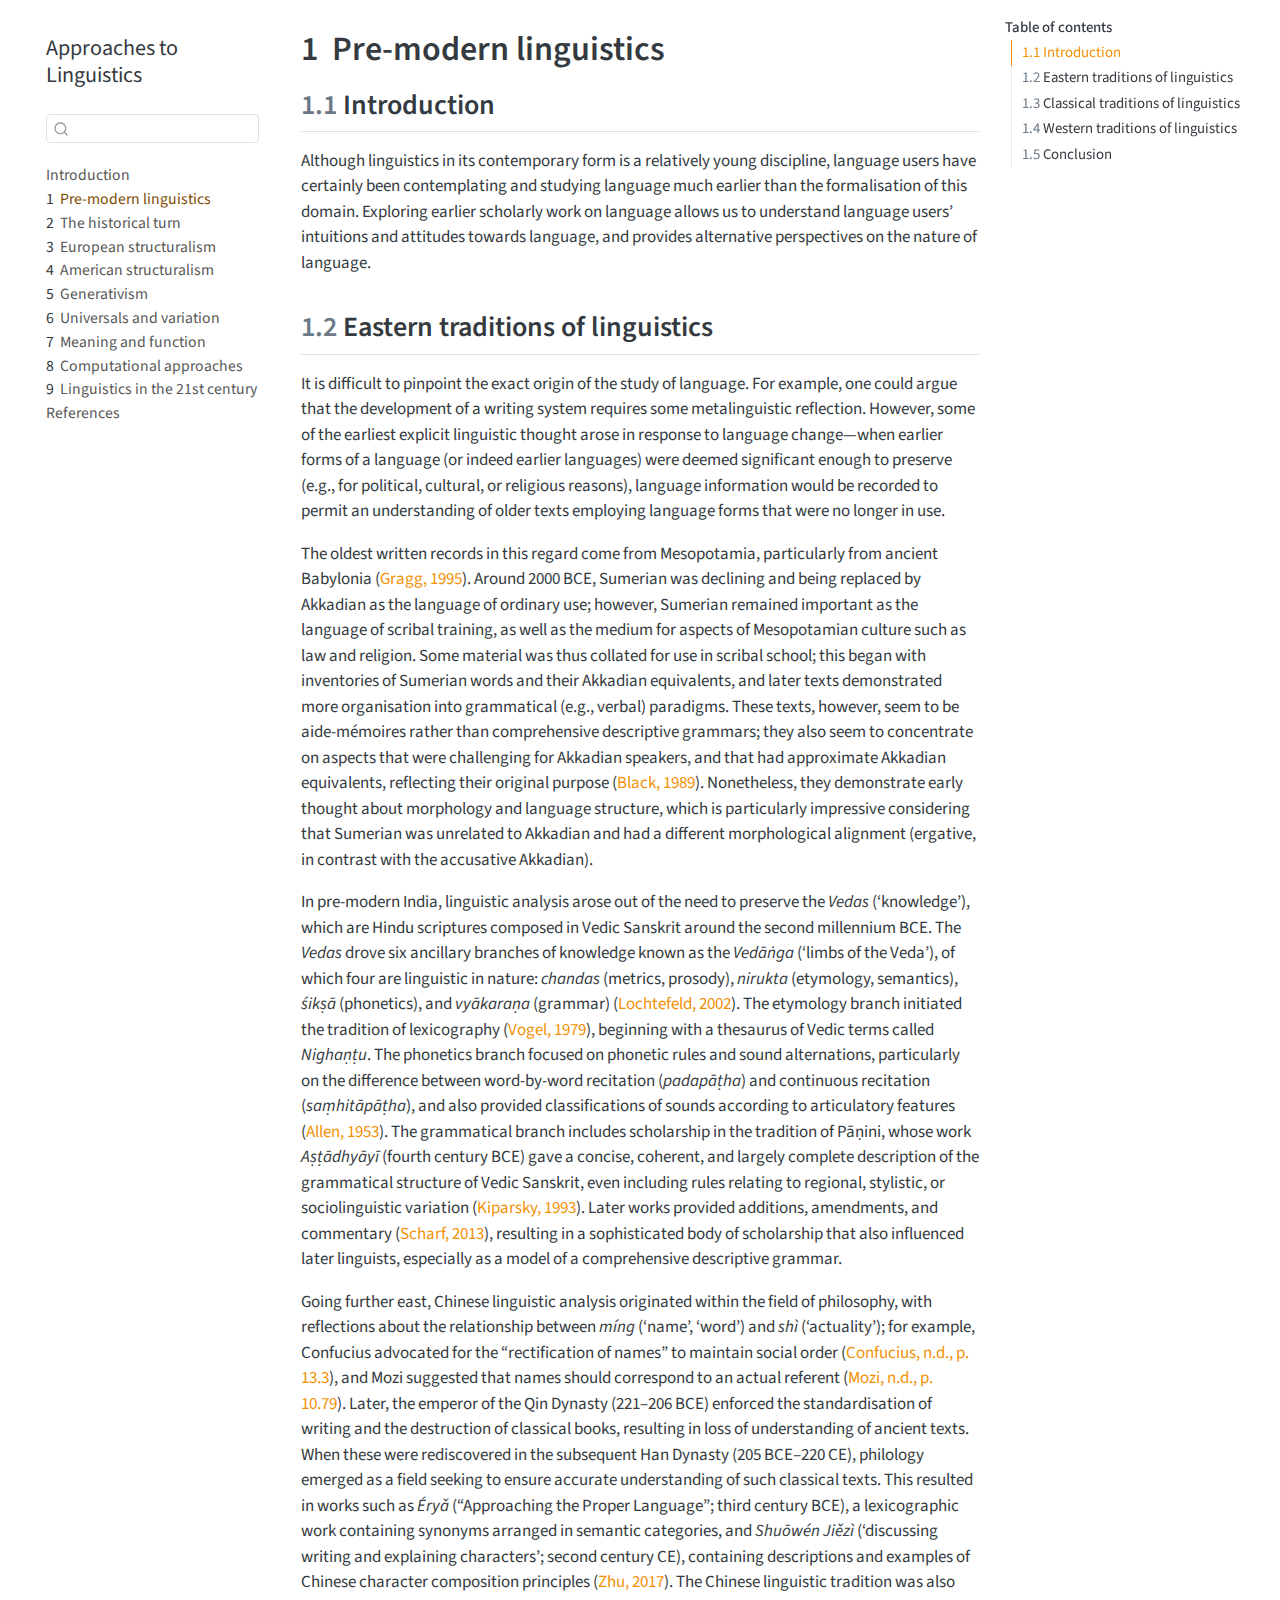
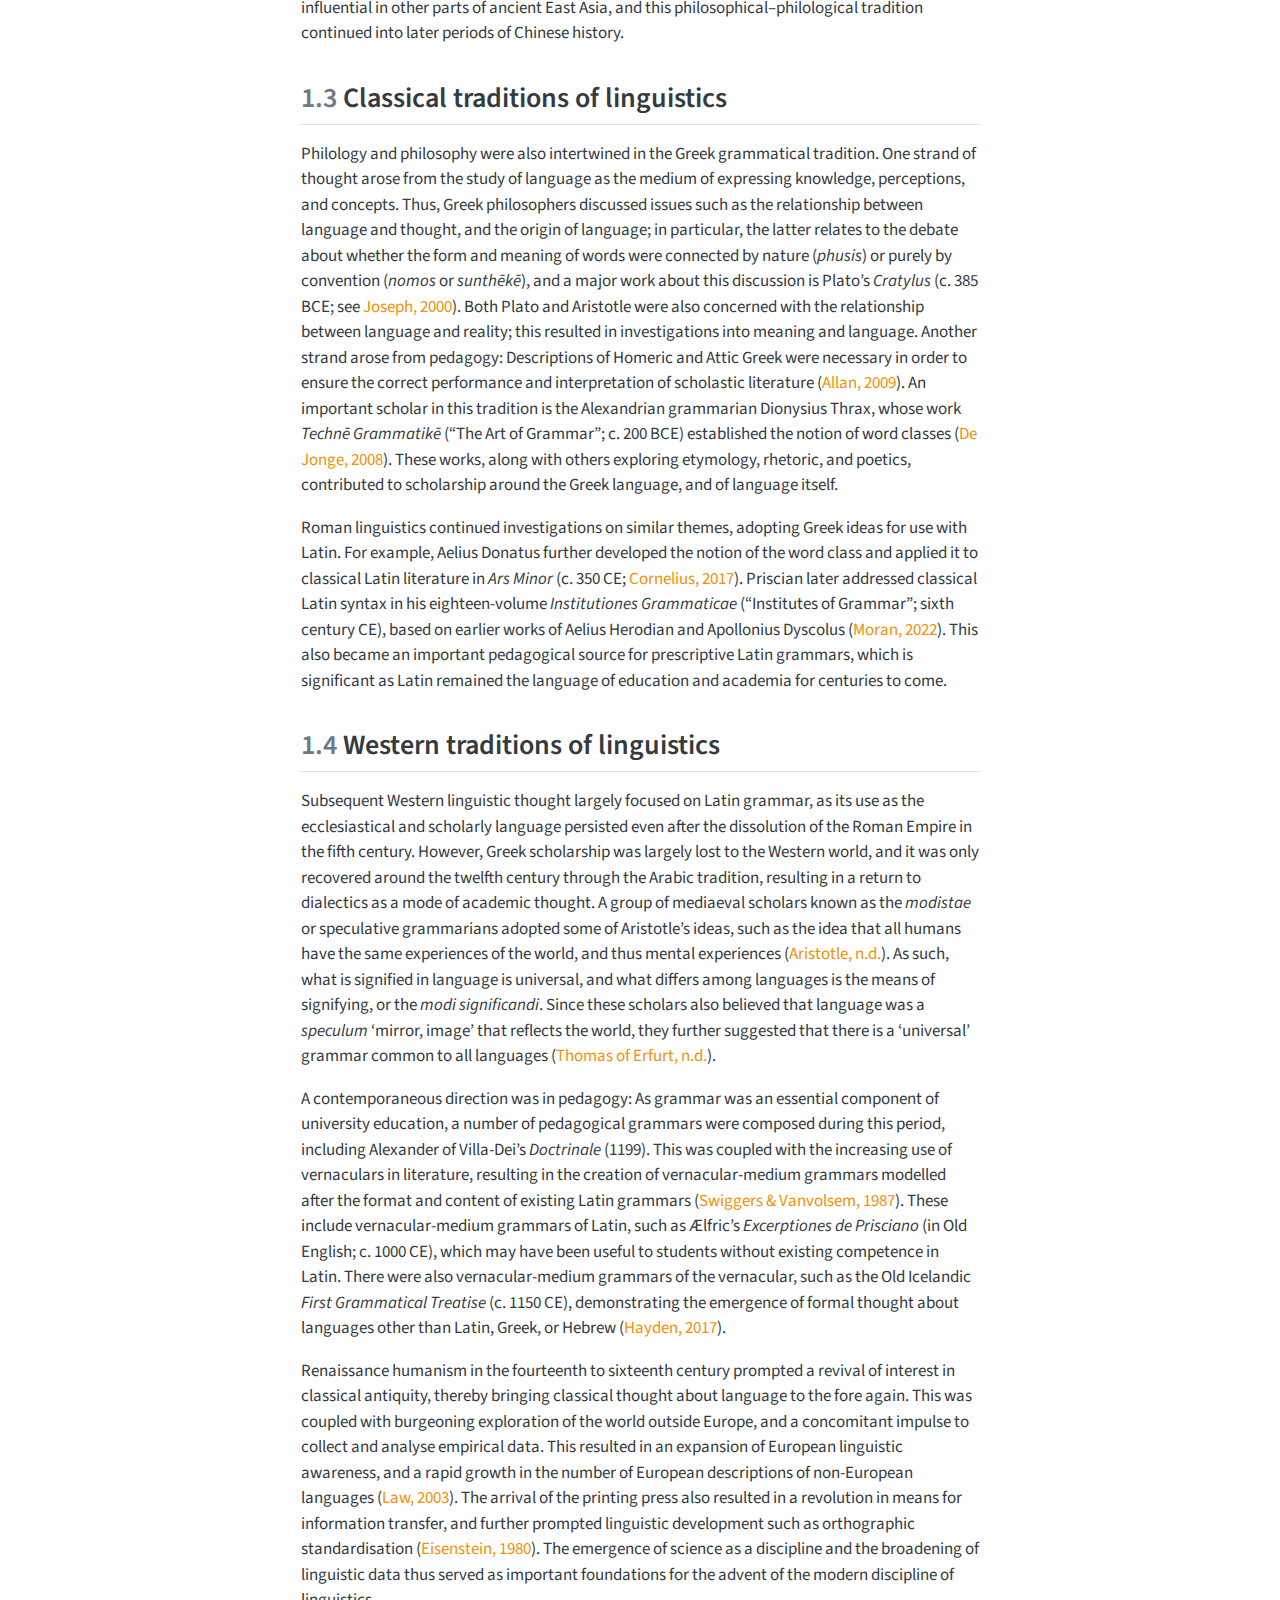
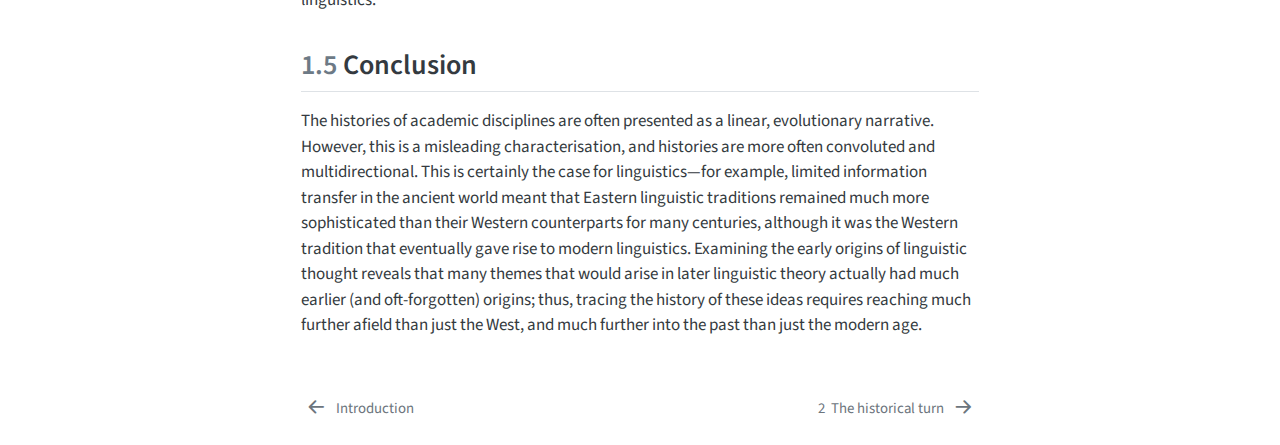
==== commit 3103feb1: "Built site for gh-pages" ====
--- a/01-premodern-linguistics.html
+++ b/01-premodern-linguistics.html
@@ -241,36 +241,36 @@
 <p>It is difficult to pinpoint the exact origin of the study of language. For example, one could argue that the development of a writing system requires some metalinguistic reflection. However, some of the earliest explicit linguistic thought arose in response to language change—when earlier forms of a language (or indeed earlier languages) were deemed significant enough to preserve (e.g., for political, cultural, or religious reasons), language information would be recorded to permit an understanding of older texts employing language forms that were no longer in use.</p>
 <p>The oldest written records in this regard come from Mesopotamia, particularly from ancient Babylonia <span class="citation" data-cites="graggBabylonianGrammaticalTexts1995">(<a href="references.html#ref-graggBabylonianGrammaticalTexts1995" role="doc-biblioref">Gragg, 1995</a>)</span>. Around 2000 BCE, Sumerian was declining and being replaced by Akkadian as the language of ordinary use; however, Sumerian remained important as the language of scribal training, as well as the medium for aspects of Mesopotamian culture such as law and religion. Some material was thus collated for use in scribal school; this began with inventories of Sumerian words and their Akkadian equivalents, and later texts demonstrated more organisation into grammatical (e.g., verbal) paradigms. These texts, however, seem to be aide-mémoires rather than comprehensive descriptive grammars; they also seem to concentrate on aspects that were challenging for Akkadian speakers, and that had approximate Akkadian equivalents, reflecting their original purpose <span class="citation" data-cites="blackBabylonianGrammaticalTradition1989">(<a href="references.html#ref-blackBabylonianGrammaticalTradition1989" role="doc-biblioref">Black, 1989</a>)</span>. Nonetheless, they demonstrate early thought about morphology and language structure, which is particularly impressive considering that Sumerian was unrelated to Akkadian and had a different morphological alignment (ergative, in contrast with the accusative Akkadian).</p>
 <p>In pre-modern India, linguistic analysis arose out of the need to preserve the <em>Vedas</em> (‘knowledge’), which are Hindu scriptures composed in Vedic Sanskrit around the second millennium BCE. The <em>Vedas</em> drove six ancillary branches of knowledge known as the <em>Vedāṅga</em> (‘limbs of the Veda’), of which four are linguistic in nature: <em>chandas</em> (metrics, prosody), <em>nirukta</em> (etymology, semantics), <em>śikṣā</em> (phonetics), and <em>vyākaraṇa</em> (grammar) <span class="citation" data-cites="lochtefeldVedanga2002">(<a href="references.html#ref-lochtefeldVedanga2002" role="doc-biblioref">Lochtefeld, 2002</a>)</span>. The etymology branch initiated the tradition of lexicography <span class="citation" data-cites="vogelIndianLexicography1979">(<a href="references.html#ref-vogelIndianLexicography1979" role="doc-biblioref">Vogel, 1979</a>)</span>, beginning with a thesaurus of Vedic terms called <em>Nighaṇṭu</em>. The phonetics branch focused on phonetic rules and sound alternations, particularly on the difference between word-by-word recitation (<em>padapāṭha</em>) and continuous recitation (<em>saṃhitāpāṭha</em>), and also provided classifications of sounds according to articulatory features <span class="citation" data-cites="allenPhoneticsAncientIndia1953">(<a href="references.html#ref-allenPhoneticsAncientIndia1953" role="doc-biblioref">Allen, 1953</a>)</span>. The grammatical branch includes scholarship in the tradition of Pāṇini, whose work <em>Aṣṭādhyāyī</em> (fourth century BCE) gave a concise, coherent, and largely complete description of the grammatical structure of Vedic Sanskrit, even including rules relating to regional, stylistic, or sociolinguistic variation <span class="citation" data-cites="kiparskyPaninianLinguistics1993">(<a href="references.html#ref-kiparskyPaninianLinguistics1993" role="doc-biblioref">Kiparsky, 1993</a>)</span>. Later works provided additions, amendments, and commentary <span class="citation" data-cites="scharfLinguisticsIndia2013">(<a href="references.html#ref-scharfLinguisticsIndia2013" role="doc-biblioref">Scharf, 2013</a>)</span>, resulting in a sophisticated body of scholarship that also influenced later linguists, especially as a model of a comprehensive descriptive grammar.</p>
-<p>Going further east, Chinese linguistic analysis originated within the field of philosophy, with reflections about the relationship between <em>míng</em> (‘name’, ‘word’) and <em>shì</em> (‘actuality’); for example, Confucius advocated for the “rectification of names” to maintain social order <span class="citation" data-cites="confuciusAnalects">(<a href="references.html#ref-confuciusAnalects" role="doc-biblioref">Confucius, n.d.</a>)</span>, and Mozi suggested that names should correspond to an actual referent <span class="citation" data-cites="moziMoJing">(<a href="references.html#ref-moziMoJing" role="doc-biblioref">Mozi, n.d.</a>)</span>. Later, the emperor of the Qin Dynasty (221–206 BCE) enforced the standardisation of writing and the destruction of classical books, resulting in loss of understanding of ancient texts. When these were rediscovered in the subsequent Han Dynasty (205 BCE–220 CE), philology emerged as a field seeking to ensure accurate understanding of such classical texts. This resulted in works such as <em>Éryǎ</em> (“Approaching the Proper Language”; third century BCE), a lexicographic work containing synonyms arranged in semantic categories, and <em>Shuōwén Jiězì</em> (‘discussing writing and explaining characters’; second century CE), containing descriptions and examples of Chinese character composition principles <span class="citation" data-cites="zhuLanguageLinguisticsPremodern2017">(<a href="references.html#ref-zhuLanguageLinguisticsPremodern2017" role="doc-biblioref">Zhu, 2017</a>)</span>. The Chinese linguistic tradition was also influential in other parts of ancient East Asia, and this philosophical–philological tradition continued into later periods of Chinese history.</p>
+<p>Going further east, Chinese linguistic analysis originated within the field of philosophy, with reflections about the relationship between <em>míng</em> (‘name’, ‘word’) and <em>shì</em> (‘actuality’); for example, Confucius advocated for the “rectification of names” to maintain social order <span class="citation" data-cites="confuciusAnalects">(<a href="references.html#ref-confuciusAnalects" role="doc-biblioref">Confucius, n.d., p. 13.3</a>)</span>, and Mozi suggested that names should correspond to an actual referent <span class="citation" data-cites="moziMoJing">(<a href="references.html#ref-moziMoJing" role="doc-biblioref">Mozi, n.d., p. 10.79</a>)</span>. Later, the emperor of the Qin Dynasty (221–206 BCE) enforced the standardisation of writing and the destruction of classical books, resulting in loss of understanding of ancient texts. When these were rediscovered in the subsequent Han Dynasty (205 BCE–220 CE), philology emerged as a field seeking to ensure accurate understanding of such classical texts. This resulted in works such as <em>Éryǎ</em> (“Approaching the Proper Language”; third century BCE), a lexicographic work containing synonyms arranged in semantic categories, and <em>Shuōwén Jiězì</em> (‘discussing writing and explaining characters’; second century CE), containing descriptions and examples of Chinese character composition principles <span class="citation" data-cites="zhuLanguageLinguisticsPremodern2017">(<a href="references.html#ref-zhuLanguageLinguisticsPremodern2017" role="doc-biblioref">Zhu, 2017</a>)</span>. The Chinese linguistic tradition was also influential in other parts of ancient East Asia, and this philosophical–philological tradition continued into later periods of Chinese history.</p>
 </section>
 <section id="classical-traditions-of-linguistics" class="level2" data-number="1.3">
 <h2 data-number="1.3" class="anchored" data-anchor-id="classical-traditions-of-linguistics"><span class="header-section-number">1.3</span> Classical traditions of linguistics</h2>
-<p>Philology and philosophy were also intertwined in the Greek grammatical tradition. One strand of thought arose from the study of language as the medium of expressing knowledge, perceptions, and concepts. Thus, Greek philosophers discussed issues such as the relationship between language and thought, and the origin of language; in particular, the latter relates to the debate about whether the form and meaning of words were connected by nature (<em>phusis</em>) or purely by convention (<em>nomos</em> or <em>sunthēkē</em>), and a major work about this discussion is Plato’s <em>Cratylus</em> (c.&nbsp;385 BCE) <span class="citation" data-cites="josephLimitingArbitraryLinguistic2000">(<a href="references.html#ref-josephLimitingArbitraryLinguistic2000" role="doc-biblioref">Joseph, 2000</a>)</span>. Both Plato and Aristotle were also concerned with the relationship between language and reality; this resulted in investigations into meaning and language. Another strand arose from pedagogy: descriptions of Homeric and Attic Greek were necessary in order to ensure the correct performance and interpretation of scholastic literature <span class="citation" data-cites="allanWesternClassicalTradition2009">(<a href="references.html#ref-allanWesternClassicalTradition2009" role="doc-biblioref">Allan, 2009</a>)</span>. An important scholar in this tradition is the Alexandrian grammarian Dionysius Thrax, whose work <em>Technē Grammatikē</em> (“The Art of Grammar”; c.&nbsp;200 BCE) established the notion of word classes <span class="citation" data-cites="dejongeGrammarRhetoricDionysius2008">(<a href="references.html#ref-dejongeGrammarRhetoricDionysius2008" role="doc-biblioref">De Jonge, 2008</a>)</span>. These works, along with others exploring etymology, rhetoric, and poetics, contributed to scholarship around the Greek language, and of language itself.</p>
-<p>Roman linguistics continued investigations on similar themes, adopting Greek ideas for use with Latin. For example, Aelius Donatus further developed the notion of the word class and applied it to classical Latin literature in <em>Ars Minor</em> (c.&nbsp;350 CE) <span class="citation" data-cites="corneliusGrammarsRhetorics2017">(<a href="references.html#ref-corneliusGrammarsRhetorics2017" role="doc-biblioref">Cornelius, 2017</a>)</span>. Priscian later addressed classical Latin syntax in his eighteen-volume <em>Institutiones Grammaticae</em> (“Institutes of Grammar”; sixth century CE), based on earlier works of Aelius Herodian and Apollonius Dyscolus <span class="citation" data-cites="moranLatinGrammarCrossing2022">(<a href="references.html#ref-moranLatinGrammarCrossing2022" role="doc-biblioref">Moran, 2022</a>)</span>. This also became an important pedagogical source for prescriptive Latin grammars, which is significant as Latin remained the language of education and academia for centuries to come.</p>
+<p>Philology and philosophy were also intertwined in the Greek grammatical tradition. One strand of thought arose from the study of language as the medium of expressing knowledge, perceptions, and concepts. Thus, Greek philosophers discussed issues such as the relationship between language and thought, and the origin of language; in particular, the latter relates to the debate about whether the form and meaning of words were connected by nature (<em>phusis</em>) or purely by convention (<em>nomos</em> or <em>sunthēkē</em>), and a major work about this discussion is Plato’s <em>Cratylus</em> <span class="citation" data-cites="josephLimitingArbitraryLinguistic2000">(c.&nbsp;385 BCE; see <a href="references.html#ref-josephLimitingArbitraryLinguistic2000" role="doc-biblioref">Joseph, 2000</a>)</span>. Both Plato and Aristotle were also concerned with the relationship between language and reality; this resulted in investigations into meaning and language. Another strand arose from pedagogy: Descriptions of Homeric and Attic Greek were necessary in order to ensure the correct performance and interpretation of scholastic literature <span class="citation" data-cites="allanWesternClassicalTradition2009">(<a href="references.html#ref-allanWesternClassicalTradition2009" role="doc-biblioref">Allan, 2009</a>)</span>. An important scholar in this tradition is the Alexandrian grammarian Dionysius Thrax, whose work <em>Technē Grammatikē</em> (“The Art of Grammar”; c.&nbsp;200 BCE) established the notion of word classes <span class="citation" data-cites="dejongeGrammarRhetoricDionysius2008">(<a href="references.html#ref-dejongeGrammarRhetoricDionysius2008" role="doc-biblioref">De Jonge, 2008</a>)</span>. These works, along with others exploring etymology, rhetoric, and poetics, contributed to scholarship around the Greek language, and of language itself.</p>
+<p>Roman linguistics continued investigations on similar themes, adopting Greek ideas for use with Latin. For example, Aelius Donatus further developed the notion of the word class and applied it to classical Latin literature in <em>Ars Minor</em> <span class="citation" data-cites="corneliusGrammarsRhetorics2017">(c.&nbsp;350 CE; <a href="references.html#ref-corneliusGrammarsRhetorics2017" role="doc-biblioref">Cornelius, 2017</a>)</span>. Priscian later addressed classical Latin syntax in his eighteen-volume <em>Institutiones Grammaticae</em> (“Institutes of Grammar”; sixth century CE), based on earlier works of Aelius Herodian and Apollonius Dyscolus <span class="citation" data-cites="moranLatinGrammarCrossing2022">(<a href="references.html#ref-moranLatinGrammarCrossing2022" role="doc-biblioref">Moran, 2022</a>)</span>. This also became an important pedagogical source for prescriptive Latin grammars, which is significant as Latin remained the language of education and academia for centuries to come.</p>
 </section>
 <section id="western-traditions-of-linguistics" class="level2" data-number="1.4">
 <h2 data-number="1.4" class="anchored" data-anchor-id="western-traditions-of-linguistics"><span class="header-section-number">1.4</span> Western traditions of linguistics</h2>
 <p>Subsequent Western linguistic thought largely focused on Latin grammar, as its use as the ecclesiastical and scholarly language persisted even after the dissolution of the Roman Empire in the fifth century. However, Greek scholarship was largely lost to the Western world, and it was only recovered around the twelfth century through the Arabic tradition, resulting in a return to dialectics as a mode of academic thought. A group of mediaeval scholars known as the <em>modistae</em> or speculative grammarians adopted some of Aristotle’s ideas, such as the idea that all humans have the same experiences of the world, and thus mental experiences <span class="citation" data-cites="aristotleInterpretatione">(<a href="references.html#ref-aristotleInterpretatione" role="doc-biblioref">Aristotle, n.d.</a>)</span>. As such, what is signified in language is universal, and what differs among languages is the means of signifying, or the <em>modi significandi</em>. Since these scholars also believed that language was a <em>speculum</em> ‘mirror, image’ that reflects the world, they further suggested that there is a ‘universal’ grammar common to all languages <span class="citation" data-cites="thomasoferfurtModisSignificandiSeu">(<a href="references.html#ref-thomasoferfurtModisSignificandiSeu" role="doc-biblioref">Thomas of Erfurt, n.d.</a>)</span>.</p>
-<p>A contemporaneous direction was in pedagogy: as grammar was an essential component of university education, a number of pedagogical grammars were composed during this period, including Alexander of Villa-Dei’s <em>Doctrinale</em> (1199). This was coupled with the increasing use of vernaculars in literature, resulting in the creation of vernacular-medium grammars modelled after the format and content of existing Latin grammars <span class="citation" data-cites="swiggersPremieresGrammairesVernaculaires1987">(<a href="references.html#ref-swiggersPremieresGrammairesVernaculaires1987" role="doc-biblioref">Swiggers &amp; Vanvolsem, 1987</a>)</span>. These include vernacular-medium grammars of Latin, such as Ælfric’s <em>Excerptiones de Prisciano</em> (in Old English; c.&nbsp;1000 CE), which may have been useful to students without existing competence in Latin. There were also vernacular-medium grammars of the vernacular, such as the Old Icelandic <em>First Grammatical Treatise</em> (c.&nbsp;1150 CE), demonstrating the emergence of formal thought about languages other than Latin, Greek, or Hebrew <span class="citation" data-cites="haydenLanguageLinguisticsMedieval2017">(<a href="references.html#ref-haydenLanguageLinguisticsMedieval2017" role="doc-biblioref">Hayden, 2017</a>)</span>.</p>
-<p>Renaissance humanism in the fourteenth to sixteenth century prompted a revival of interest in classical antiquity, thereby bringing classical thought about language to the fore again. This was coupled with burgeoning exploration of the world outside Europe, and a concomitant impulse to collect and analyse empirical data. This resulted in an expansion of European linguistic awareness, and a rapid growth in the number of European descriptions of non-European languages <span class="citation" data-cites="lawRenaissanceDiscoveryOuter2003">(<a href="references.html#ref-lawRenaissanceDiscoveryOuter2003" role="doc-biblioref">Law, 2003</a>)</span>. The arrival of the printing press also resulted in a revolution in means for information transfer, but also prompted linguistic development such as orthographic standardisation <span class="citation" data-cites="eisensteinPrintingPressAgent1980">(<a href="references.html#ref-eisensteinPrintingPressAgent1980" role="doc-biblioref">Eisenstein, 1980</a>)</span>. The emergence of science as a discipline and the broadening of linguistic data thus served as important foundations for the advent of the modern discipline of linguistics.</p>
+<p>A contemporaneous direction was in pedagogy: As grammar was an essential component of university education, a number of pedagogical grammars were composed during this period, including Alexander of Villa-Dei’s <em>Doctrinale</em> (1199). This was coupled with the increasing use of vernaculars in literature, resulting in the creation of vernacular-medium grammars modelled after the format and content of existing Latin grammars <span class="citation" data-cites="swiggersPremieresGrammairesVernaculaires1987">(<a href="references.html#ref-swiggersPremieresGrammairesVernaculaires1987" role="doc-biblioref">Swiggers &amp; Vanvolsem, 1987</a>)</span>. These include vernacular-medium grammars of Latin, such as Ælfric’s <em>Excerptiones de Prisciano</em> (in Old English; c.&nbsp;1000 CE), which may have been useful to students without existing competence in Latin. There were also vernacular-medium grammars of the vernacular, such as the Old Icelandic <em>First Grammatical Treatise</em> (c.&nbsp;1150 CE), demonstrating the emergence of formal thought about languages other than Latin, Greek, or Hebrew <span class="citation" data-cites="haydenLanguageLinguisticsMedieval2017">(<a href="references.html#ref-haydenLanguageLinguisticsMedieval2017" role="doc-biblioref">Hayden, 2017</a>)</span>.</p>
+<p>Renaissance humanism in the fourteenth to sixteenth century prompted a revival of interest in classical antiquity, thereby bringing classical thought about language to the fore again. This was coupled with burgeoning exploration of the world outside Europe, and a concomitant impulse to collect and analyse empirical data. This resulted in an expansion of European linguistic awareness, and a rapid growth in the number of European descriptions of non-European languages <span class="citation" data-cites="lawRenaissanceDiscoveryOuter2003">(<a href="references.html#ref-lawRenaissanceDiscoveryOuter2003" role="doc-biblioref">Law, 2003</a>)</span>. The arrival of the printing press also resulted in a revolution in means for information transfer, and further prompted linguistic development such as orthographic standardisation <span class="citation" data-cites="eisensteinPrintingPressAgent1980">(<a href="references.html#ref-eisensteinPrintingPressAgent1980" role="doc-biblioref">Eisenstein, 1980</a>)</span>. The emergence of science as a discipline and the broadening of linguistic data thus served as important foundations for the advent of the modern discipline of linguistics.</p>
 </section>
 <section id="conclusion" class="level2" data-number="1.5">
 <h2 data-number="1.5" class="anchored" data-anchor-id="conclusion"><span class="header-section-number">1.5</span> Conclusion</h2>
-<p>The histories of academic disciplines are often presented as a linear, evolutionary narrative. However, this is a misleading characterisation, and histories are more often convoluted and multidirectional. This is certainly the case for linguistics—for example, limited information transfer in the ancient world meant that Eastern linguistic traditions remained much more sophisticated than their Western counterparts for many centuries, although it was the Western tradition that eventually gave rise to modern linguistics. A nuanced and multifaceted approach is thus necessary to understand how ideas about language and linguistics vary across time, space, and schools of thought.</p>
+<p>The histories of academic disciplines are often presented as a linear, evolutionary narrative. However, this is a misleading characterisation, and histories are more often convoluted and multidirectional. This is certainly the case for linguistics—for example, limited information transfer in the ancient world meant that Eastern linguistic traditions remained much more sophisticated than their Western counterparts for many centuries, although it was the Western tradition that eventually gave rise to modern linguistics. Examining the early origins of linguistic thought reveals that many themes that would arise in later linguistic theory actually had much earlier (and oft-forgotten) origins; thus, tracing the history of these ideas requires reaching much further afield than just the West, and much further into the past than just the modern age.</p>
 
 
 <div id="refs" class="references csl-bib-body hanging-indent" data-entry-spacing="0" data-line-spacing="2" role="list" style="display: none">
 <div id="ref-allanWesternClassicalTradition2009" class="csl-entry" role="listitem">
-Allan, K. (2009). <em>The western classical tradition in linguistics</em> (2nd ed.). Equinox.
+Allan, K. (2009). <em>The <span>Western</span> classical tradition in linguistics</em> (2nd ed.). Equinox.
 </div>
 <div id="ref-allenPhoneticsAncientIndia1953" class="csl-entry" role="listitem">
-Allen, W. S. (1953). <em>Phonetics in ancient india</em>. Oxford University Press.
+Allen, W. S. (1953). <em>Phonetics in ancient <span>India</span></em>. Oxford University Press.
 </div>
 <div id="ref-aristotleInterpretatione" class="csl-entry" role="listitem">
 Aristotle. (n.d.). <em>De interpretatione</em>.
 </div>
 <div id="ref-blackBabylonianGrammaticalTradition1989" class="csl-entry" role="listitem">
-Black, J. A. (1989). The <span>Babylonian</span> grammatical tradition: <span>The</span> first grammars of <span>Sumerian</span>. <em>Transactions of the Philological Society</em>, <em>87</em>(1), 75–99.
+Black, J. A. (1989). The <span>Babylonian</span> grammatical tradition: <span>The</span> first grammars of <span>Sumerian</span>. <em>Transactions of the Philological Society</em>, <em>87</em>(1), 75–99. <a href="https://doi.org/10.1111/j.1467-968X.1989.tb00620.x">https://doi.org/10.1111/j.1467-968X.1989.tb00620.x</a>
 </div>
 <div id="ref-confuciusAnalects" class="csl-entry" role="listitem">
 Confucius. (n.d.). <em>The analects</em>.
@@ -312,7 +312,7 @@
 Scharf, P. M. (2013). Linguistics in india. In K. Allan (Ed.), <em>The oxford handbook of the history of linguistics</em> (pp. 228–257). Oxford University Press.
 </div>
 <div id="ref-swiggersPremieresGrammairesVernaculaires1987" class="csl-entry" role="listitem">
-Swiggers, P., &amp; Vanvolsem, S. (1987). Les premières grammaires vernaculaires de l’italien, de l’espagnol et du portugais. <em>Histoire Épistémologie Langage</em>, <em>9</em>(1), 157–181.
+Swiggers, P., &amp; Vanvolsem, S. (1987). Les premières grammaires vernaculaires de l’italien, de l’espagnol et du portugais. <em>Histoire Épistémologie Langage</em>, <em>9</em>(1), 157–181. <a href="https://doi.org/10.3406/hel.1987.2245">https://doi.org/10.3406/hel.1987.2245</a>
 </div>
 <div id="ref-thomasoferfurtModisSignificandiSeu" class="csl-entry" role="listitem">
 Thomas of Erfurt. (n.d.). <em>De modis significandi seu grammatica speculative</em>.
